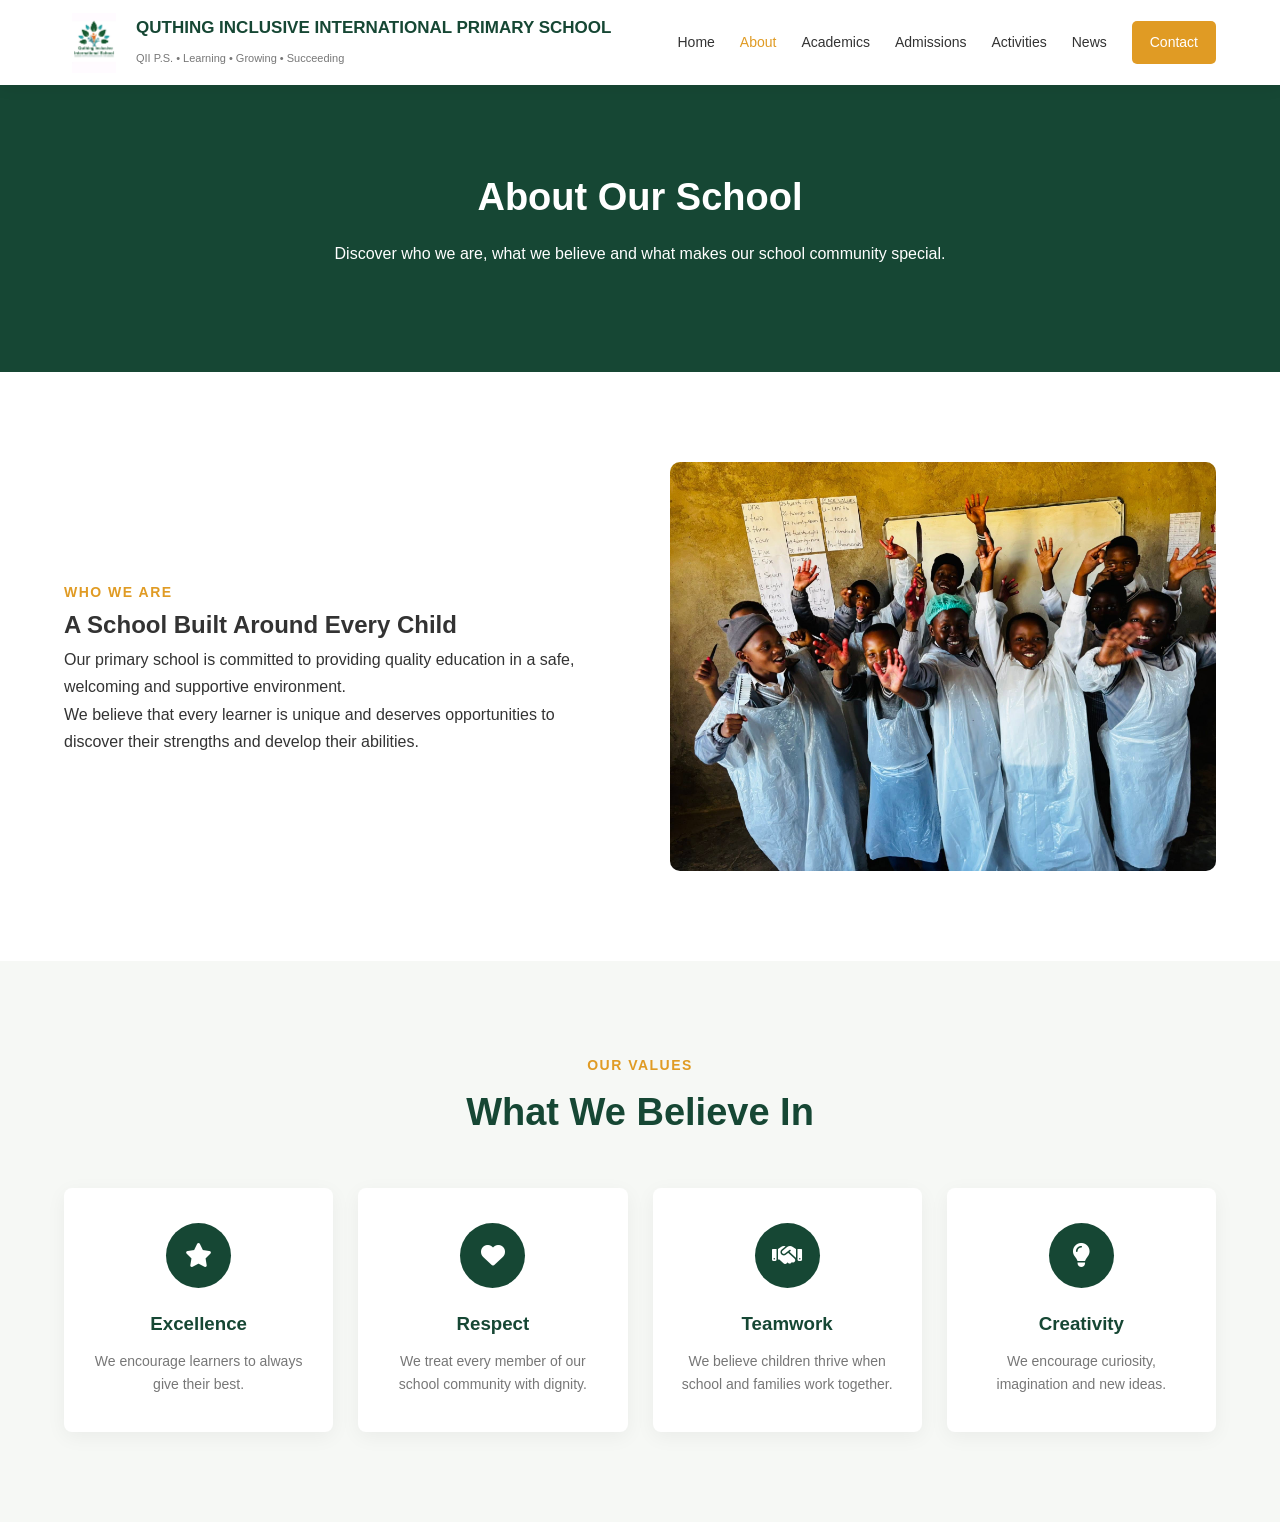
==== about.html @ f94230e8 "Add files via upload" ====
<!DOCTYPE html>
<html lang="en">

<head>

    <meta charset="UTF-8">

    <meta name="viewport" content="width=device-width, initial-scale=1.0">

    <title>About Us | Our Primary School</title>

    <link rel="stylesheet" href="css/style.css">

    <link rel="stylesheet"
          href="https://cdnjs.cloudflare.com/ajax/libs/font-awesome/6.5.2/css/all.min.css">

</head>

<body>


<header class="header">

    <div class="container nav-container">

        <a href="index.html" class="logo">

            <img src="images/School Logo.jpeg" alt="School Logo">

            <div>
                <strong>QUTHING INCLUSIVE INTERNATIONAL PRIMARY SCHOOL</strong>
<small>QII P.S. • Learning • Growing • Succeeding</small>
            </div>

        </a>

        <button class="menu-toggle" id="menuToggle">
            <i class="fas fa-bars"></i>
        </button>

        <nav id="mainNav">

            <a href="index.html">Home</a>
            <a href="about.html" class="active">About</a>
            <a href="academics.html">Academics</a>
            <a href="admissions.html">Admissions</a>
            <a href="activities.html">Activities</a>
            <a href="news.html">News</a>
            <a href="contact.html" class="nav-button">Contact </a>

        </nav>

    </div>

</header>


<section class="cta">

    <div class="container">

        <h2>About Our School</h2>

        <p>
            Discover who we are, what we believe and
            what makes our school community special.
        </p>

    </div>

</section>


<section class="section">

    <div class="container two-column">

        <div>

            <span class="section-label">WHO WE ARE</span>

            <h2>A School Built Around Every Child</h2>

            <p>
                Our primary school is committed to providing
                quality education in a safe, welcoming and
                supportive environment.
            </p>

            <p>
                We believe that every learner is unique and
                deserves opportunities to discover their
                strengths and develop their abilities.
            </p>

        </div>

        <div class="section-image">

            <img src="images/classroom.jpg" alt="School classroom">

        </div>

    </div>

</section>


<section class="features">

    <div class="container">

        <div class="section-heading">

            <span class="section-label">OUR VALUES</span>

            <h2>What We Believe In</h2>

        </div>


        <div class="feature-grid">

            <div class="feature-card">

                <div class="feature-icon">
                    <i class="fas fa-star"></i>
                </div>

                <h3>Excellence</h3>

                <p>
                    We encourage learners to always give
                    their best.
                </p>

            </div>


            <div class="feature-card">

                <div class="feature-icon">
                    <i class="fas fa-heart"></i>
                </div>

                <h3>Respect</h3>

                <p>
                    We treat every member of our school
                    community with dignity.
                </p>

            </div>


            <div class="feature-card">

                <div class="feature-icon">
                    <i class="fas fa-handshake"></i>
                </div>

                <h3>Teamwork</h3>

                <p>
                    We believe children thrive when school
                    and families work together.
                </p>

            </div>


            <div class="feature-card">

                <div class="feature-icon">
                    <i class="fas fa-lightbulb"></i>
                </div>

                <h3>Creativity</h3>

                <p>
                    We encourage curiosity, imagination
                    and new ideas.
                </p>

            </div>

        </div>

    </div>

</section>


<script src="js/script.js"></script>

</body>

</html>
---- css/style.css ----
/* =========================
   GENERAL
========================= */

* {
    margin: 0;
    padding: 0;
    box-sizing: border-box;
}

html {
    scroll-behavior: smooth;
}

body {
    font-family: "Poppins", sans-serif;
    color: #333;
    line-height: 1.7;
    background: #fff;
}

img {
    width: 100%;
    display: block;
}

a {
    text-decoration: none;
    color: inherit;
}

.container {
    width: 90%;
    max-width: 1200px;
    margin: auto;
}


/* =========================
   TOP BAR
========================= */

.top-bar {
    background: #164734;
    color: #fff;
    font-size: 14px;
}

.top-content {
    min-height: 42px;
    display: flex;
    align-items: center;
    justify-content: space-between;
}

.top-content span {
    margin-right: 20px;
}

.top-content i {
    margin-right: 5px;
}

.social-links a {
    margin-left: 12px;
}


/* =========================
   HEADER
========================= */

.header {
    background: #fff;
    box-shadow: 0 2px 15px rgba(0,0,0,0.08);
    position: sticky;
    top: 0;
    z-index: 1000;
}

.nav-container {
    min-height: 85px;
    display: flex;
    align-items: center;
    justify-content: space-between;
}

.logo {
    display: flex;
    align-items: center;
    gap: 12px;
}

.logo img {
    width: 60px;
    height: 60px;
    object-fit: contain;
}

.logo strong {
    display: block;
    color: #164734;
    font-size: 17px;
}

.logo small {
    color: #777;
    font-size: 11px;
}


nav {
    display: flex;
    align-items: center;
    gap: 25px;
}

nav a {
    color: #333;
    font-size: 14px;
    font-weight: 500;
    transition: 0.3s;
}

nav a:hover,
nav a.active {
    color: #e09b24;
}

.nav-button {
    background: #e09b24;
    color: #fff !important;
    padding: 10px 18px;
    border-radius: 5px;
}

.menu-toggle {
    display: none;
    border: none;
    background: transparent;
    font-size: 25px;
    cursor: pointer;
}


/* =========================
   HERO
========================= */

.hero {
    min-height: 650px;
    background-image: url("../images/school-building.jpg");
    background-size: cover;
    background-position: center;
    position: relative;
    display: flex;
    align-items: center;
}

.hero-overlay {
    position: absolute;
    inset: 0;
    background: rgba(0, 0, 0, 0.48);
}

.hero-content {
    position: relative;
    color: #fff;
    max-width: 750px;
}

.hero-small-title {
    font-size: 15px;
    font-weight: 600;
    letter-spacing: 2px;
    color: #f1b54a;
}

.hero h1 {
    font-size: 55px;
    line-height: 1.2;
    margin: 15px 0 20px;
}

.hero p {
    max-width: 650px;
    font-size: 17px;
    margin-bottom: 30px;
}

.hero-buttons {
    display: flex;
    gap: 15px;
}


/* =========================
   BUTTONS
========================= */

.btn {
    display: inline-block;
    padding: 13px 25px;
    border-radius: 5px;
    font-weight: 600;
    transition: 0.3s;
}

.btn-primary {
    background: #e09b24;
    color: #fff;
}

.btn-primary:hover {
    background: #c78312;
}

.btn-light {
    background: #fff;
    color: #164734;
}

.btn-light:hover {
    background: #eee;
}


/* =========================
   SECTIONS
========================= */

.section {
    padding: 90px 0;
}

.two-column {
    display: grid;
    grid-template-columns: 1fr 1fr;
    gap: 60px;
    align-items: center;
}

.section-image img,
.principal-image img {
    border-radius: 10px;
}

.section-label {
    color: #e09b24;
    font-weight: 700;
    font-size: 14px;
    letter-spacing: 1.5px;
}

.section-content h2 {
    color: #164734;
    font-size: 38px;
    line-height: 1.25;
    margin: 12px 0 20px;
}

.section-content p {
    color: #666;
    margin-bottom: 15px;
}

.text-link {
    display: inline-block;
    color: #164734;
    font-weight: 600;
    margin-top: 10px;
}

.text-link i {
    margin-left: 7px;
}


/* =========================
   FEATURES
========================= */

.features {
    padding: 90px 0;
    background: #f6f8f5;
}

.section-heading {
    text-align: center;
    max-width: 700px;
    margin: 0 auto 50px;
}

.section-heading h2 {
    color: #164734;
    font-size: 38px;
    line-height: 1.3;
    margin-top: 10px;
}

.feature-grid {
    display: grid;
    grid-template-columns: repeat(4, 1fr);
    gap: 25px;
}

.feature-card {
    background: #fff;
    padding: 35px 25px;
    text-align: center;
    border-radius: 8px;
    box-shadow: 0 5px 20px rgba(0,0,0,0.05);
    transition: 0.3s;
}

.feature-card:hover {
    transform: translateY(-5px);
}

.feature-icon {
    width: 65px;
    height: 65px;
    margin: auto;
    border-radius: 50%;
    background: #164734;
    color: #fff;
    display: flex;
    align-items: center;
    justify-content: center;
    font-size: 24px;
}

.feature-card h3 {
    color: #164734;
    margin: 20px 0 10px;
}

.feature-card p {
    color: #777;
    font-size: 14px;
}


/* =========================
   PRINCIPAL
========================= */

.principal-section {
    padding: 90px 0;
}

.principal-name {
    display: block;
    margin-top: 20px;
    color: #164734;
}


/* =========================
   CTA
========================= */

.cta {
    padding: 80px 20px;
    background: #164734;
    color: #fff;
    text-align: center;
}

.cta h2 {
    font-size: 38px;
    margin-bottom: 10px;
}

.cta p {
    max-width: 650px;
    margin: 0 auto 25px;
}


/* =========================
   FOOTER
========================= */

.footer {
    background: #102f24;
    color: #fff;
    padding-top: 70px;
}

.footer-grid {
    display: grid;
    grid-template-columns: 2fr 1fr 1fr 1.5fr;
    gap: 50px;
    padding-bottom: 50px;
}

.footer-about img {
    width: 75px;
    margin-bottom: 15px;
}

.footer p {
    color: #ccc;
    font-size: 14px;
}

.footer h3 {
    margin-bottom: 20px;
}

.footer-grid > div > a {
    display: block;
    color: #ccc;
    font-size: 14px;
    margin-bottom: 8px;
}

.footer-grid > div > a:hover {
    color: #f1b54a;
}

.footer-social {
    display: flex;
    gap: 10px;
    margin-top: 20px;
}

.footer-social a {
    width: 35px;
    height: 35px;
    background: #fff;
    color: #164734;
    display: flex;
    align-items: center;
    justify-content: center;
    border-radius: 50%;
}

.copyright {
    border-top: 1px solid rgba(255,255,255,0.1);
    text-align: center;
    padding: 20px;
}


/* =========================
   MOBILE
========================= */

@media (max-width: 900px) {

    nav {
        position: absolute;
        top: 85px;
        left: 0;
        width: 100%;
        background: #fff;
        display: none;
        flex-direction: column;
        padding: 25px;
        box-shadow: 0 5px 15px rgba(0,0,0,0.1);
    }

    nav.show {
        display: flex;
    }

    .menu-toggle {
        display: block;
    }

    .feature-grid {
        grid-template-columns: repeat(2, 1fr);
    }

    .footer-grid {
        grid-template-columns: 1fr 1fr;
    }

}


@media (max-width: 700px) {

    .top-content {
        justify-content: center;
        text-align: center;
    }

    .top-content > div:first-child span {
        display: block;
        margin: 3px;
    }

    .social-links {
        display: none;
    }

    .hero {
        min-height: 550px;
    }

    .hero h1 {
        font-size: 38px;
    }

    .hero p {
        font-size: 15px;
    }

    .hero-buttons {
        flex-direction: column;
        align-items: flex-start;
    }

    .two-column {
        grid-template-columns: 1fr;
        gap: 35px;
    }

    .section-content h2,
    .section-heading h2 {
        font-size: 30px;
    }

    .feature-grid {
        grid-template-columns: 1fr;
    }

    .footer-grid {
        grid-template-columns: 1fr;
    }

}
/* =========================
   CONTACT FORM
========================= */

form input,
form textarea {
    width: 100%;
    padding: 14px;
    margin-bottom: 15px;
    border: 1px solid #ddd;
    border-radius: 5px;
    font-family: inherit;
    font-size: 14px;
    outline: none;
}

form input:focus,
form textarea:focus {
    border-color: #164734;
}

form textarea {
    resize: vertical;
}
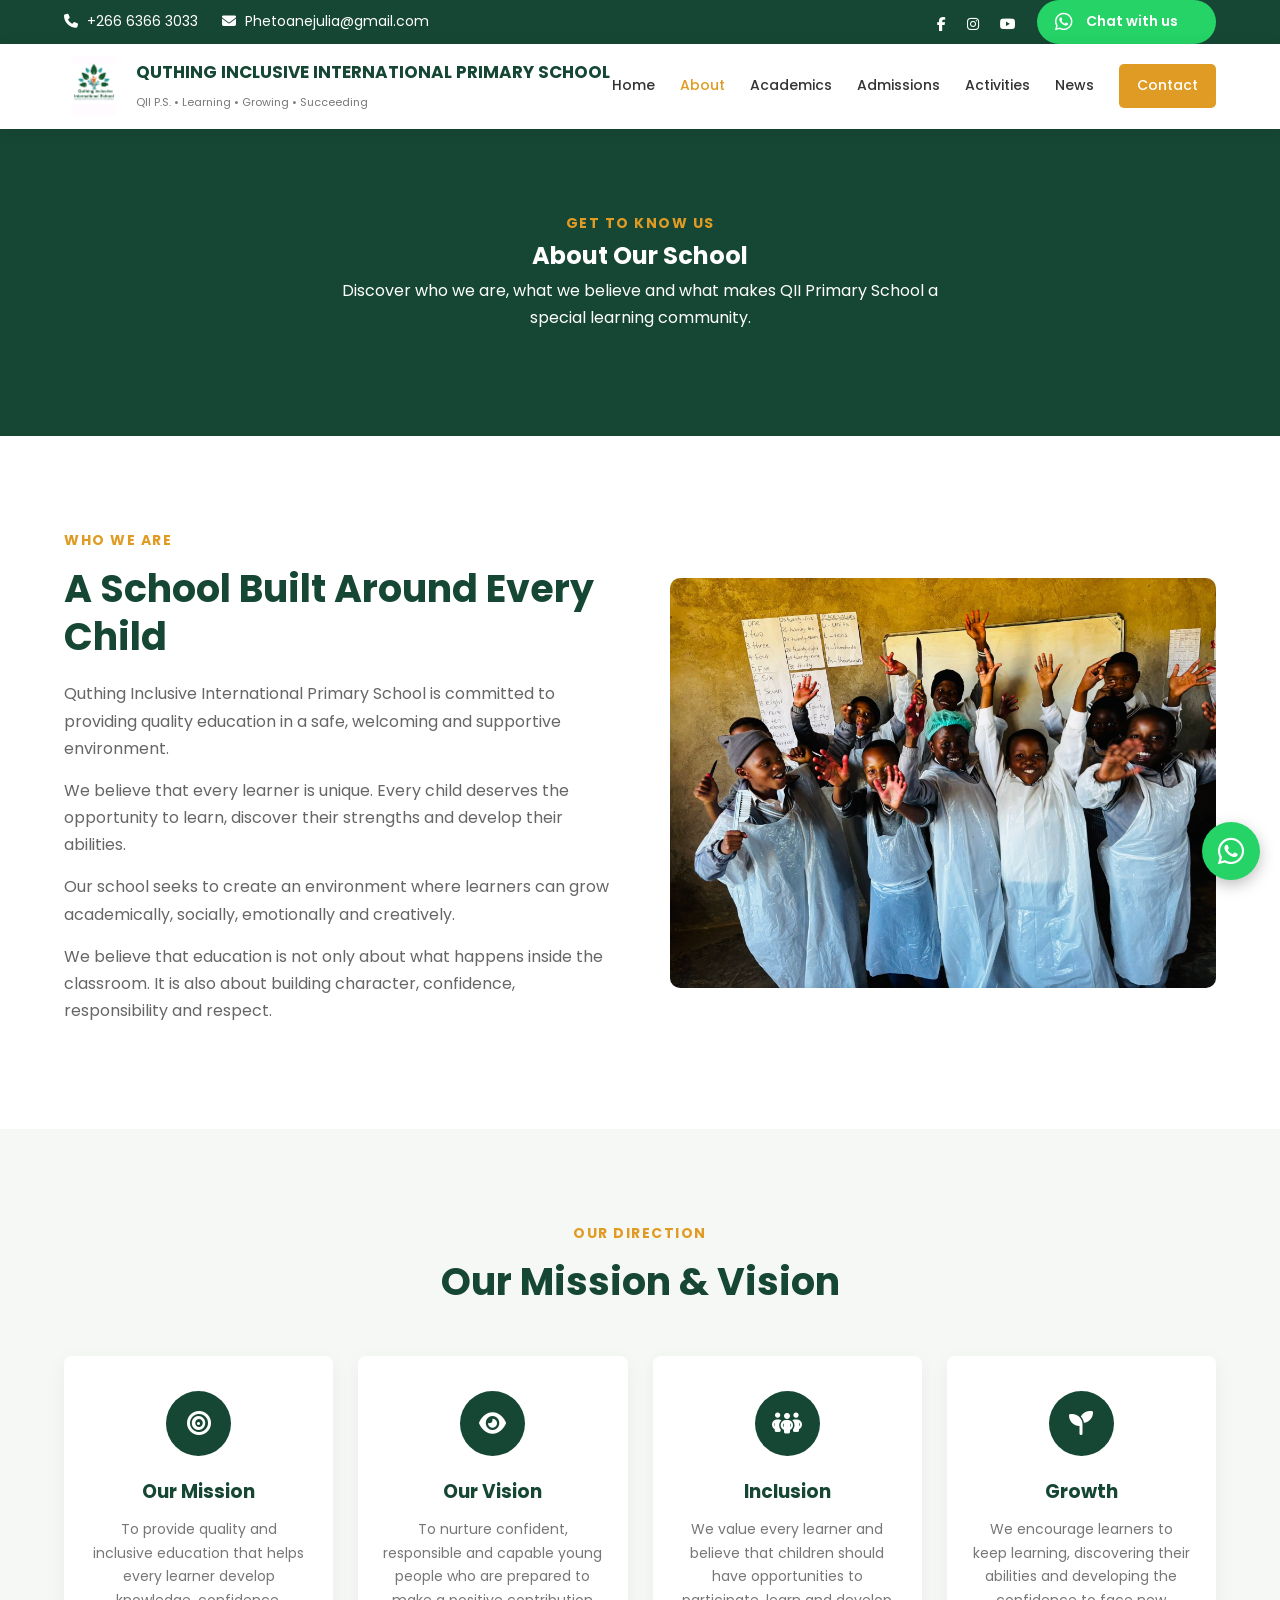
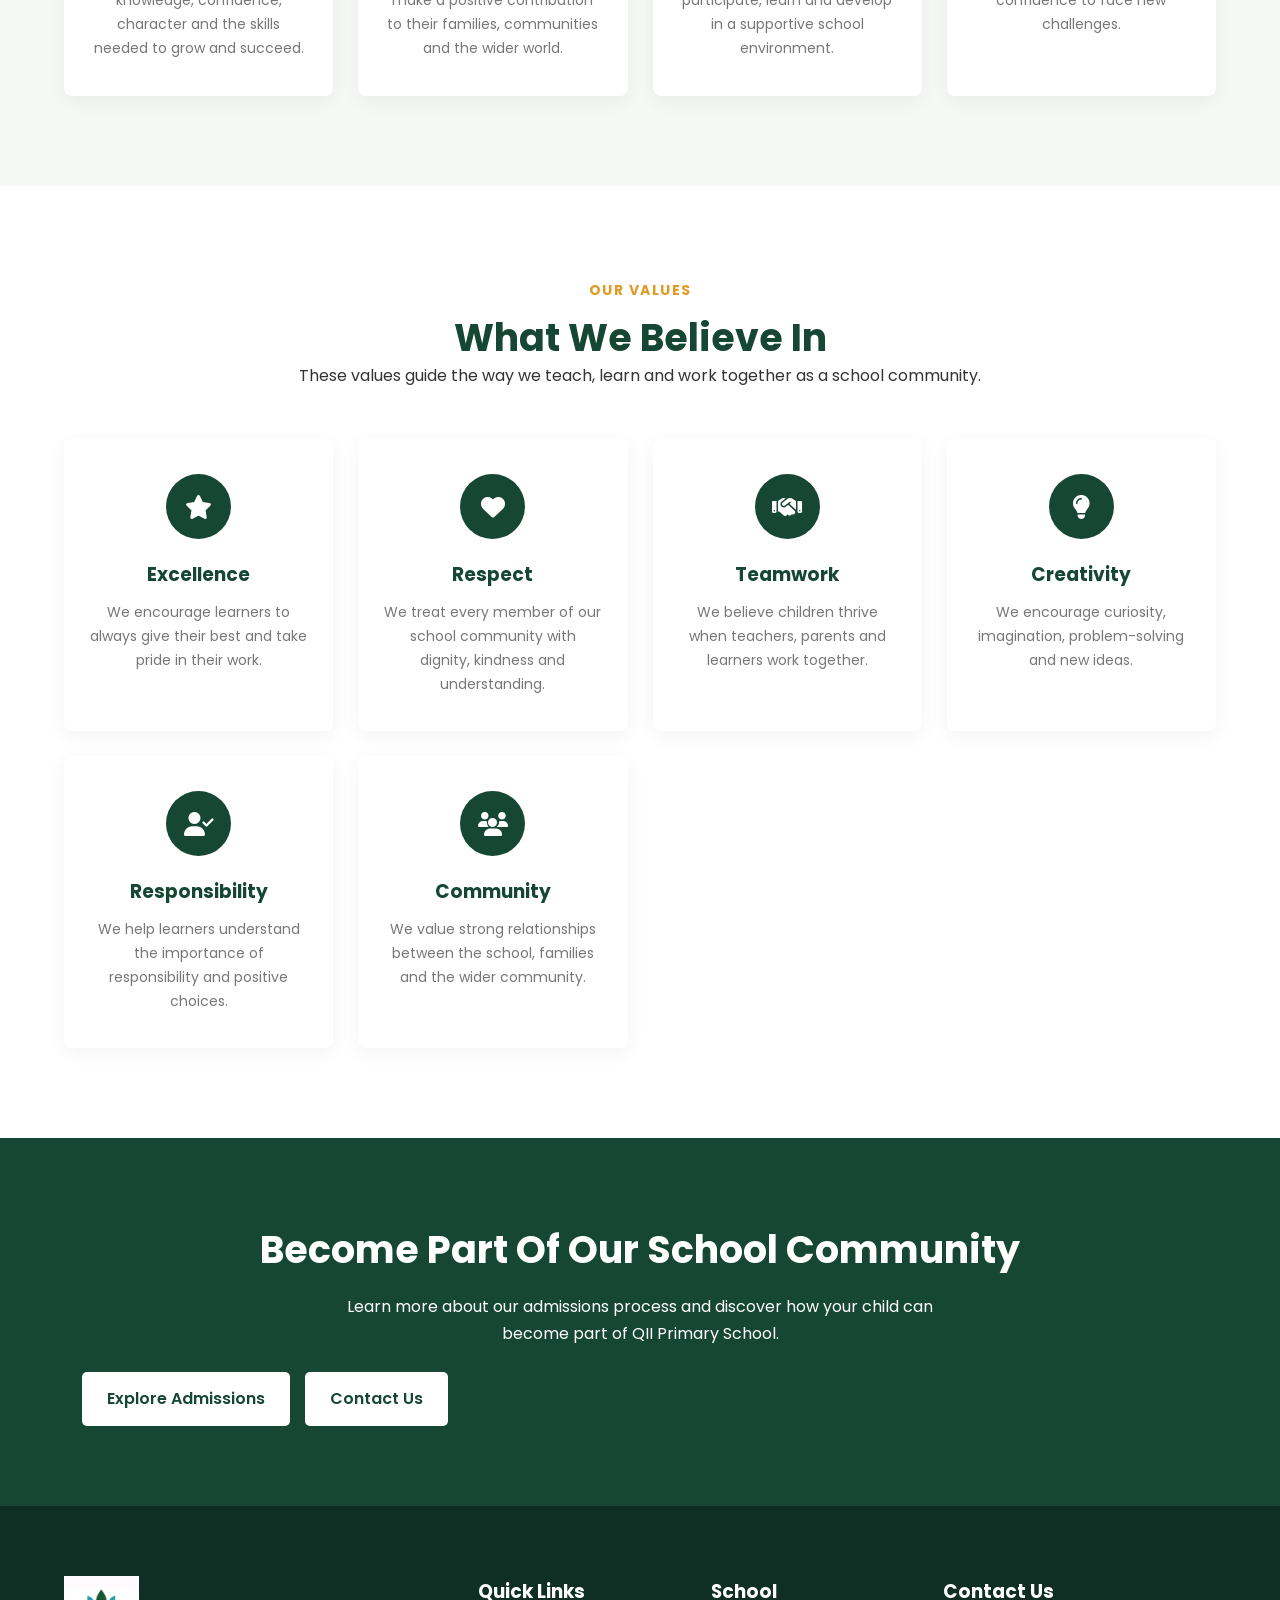
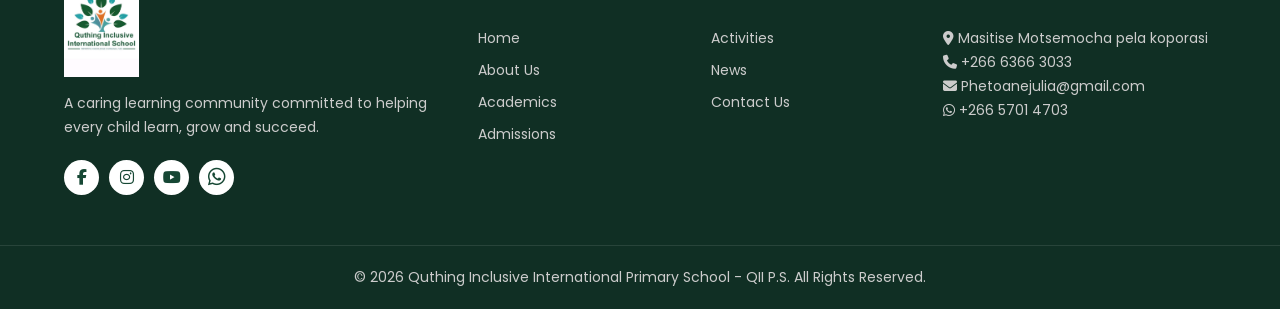
==== commit 90517de4: "Add files via upload" ====
--- a/about.html
+++ b/about.html
@@ -1,198 +1 @@
-<!DOCTYPE html>
-<html lang="en">
-
-<head>
-
-    <meta charset="UTF-8">
-
-    <meta name="viewport" content="width=device-width, initial-scale=1.0">
-
-    <title>About Us | Our Primary School</title>
-
-    <link rel="stylesheet" href="css/style.css">
-
-    <link rel="stylesheet"
-          href="https://cdnjs.cloudflare.com/ajax/libs/font-awesome/6.5.2/css/all.min.css">
-
-</head>
-
-<body>
-
-
-<header class="header">
-
-    <div class="container nav-container">
-
-        <a href="index.html" class="logo">
-
-            <img src="images/School Logo.jpeg" alt="School Logo">
-
-            <div>
-                <strong>QUTHING INCLUSIVE INTERNATIONAL PRIMARY SCHOOL</strong>
-<small>QII P.S. • Learning • Growing • Succeeding</small>
-            </div>
-
-        </a>
-
-        <button class="menu-toggle" id="menuToggle">
-            <i class="fas fa-bars"></i>
-        </button>
-
-        <nav id="mainNav">
-
-            <a href="index.html">Home</a>
-            <a href="about.html" class="active">About</a>
-            <a href="academics.html">Academics</a>
-            <a href="admissions.html">Admissions</a>
-            <a href="activities.html">Activities</a>
-            <a href="news.html">News</a>
-            <a href="contact.html" class="nav-button">Contact </a>
-
-        </nav>
-
-    </div>
-
-</header>
-
-
-<section class="cta">
-
-    <div class="container">
-
-        <h2>About Our School</h2>
-
-        <p>
-            Discover who we are, what we believe and
-            what makes our school community special.
-        </p>
-
-    </div>
-
-</section>
-
-
-<section class="section">
-
-    <div class="container two-column">
-
-        <div>
-
-            <span class="section-label">WHO WE ARE</span>
-
-            <h2>A School Built Around Every Child</h2>
-
-            <p>
-                Our primary school is committed to providing
-                quality education in a safe, welcoming and
-                supportive environment.
-            </p>
-
-            <p>
-                We believe that every learner is unique and
-                deserves opportunities to discover their
-                strengths and develop their abilities.
-            </p>
-
-        </div>
-
-        <div class="section-image">
-
-            <img src="images/classroom.jpg" alt="School classroom">
-
-        </div>
-
-    </div>
-
-</section>
-
-
-<section class="features">
-
-    <div class="container">
-
-        <div class="section-heading">
-
-            <span class="section-label">OUR VALUES</span>
-
-            <h2>What We Believe In</h2>
-
-        </div>
-
-
-        <div class="feature-grid">
-
-            <div class="feature-card">
-
-                <div class="feature-icon">
-                    <i class="fas fa-star"></i>
-                </div>
-
-                <h3>Excellence</h3>
-
-                <p>
-                    We encourage learners to always give
-                    their best.
-                </p>
-
-            </div>
-
-
-            <div class="feature-card">
-
-                <div class="feature-icon">
-                    <i class="fas fa-heart"></i>
-                </div>
-
-                <h3>Respect</h3>
-
-                <p>
-                    We treat every member of our school
-                    community with dignity.
-                </p>
-
-            </div>
-
-
-            <div class="feature-card">
-
-                <div class="feature-icon">
-                    <i class="fas fa-handshake"></i>
-                </div>
-
-                <h3>Teamwork</h3>
-
-                <p>
-                    We believe children thrive when school
-                    and families work together.
-                </p>
-
-            </div>
-
-
-            <div class="feature-card">
-
-                <div class="feature-icon">
-                    <i class="fas fa-lightbulb"></i>
-                </div>
-
-                <h3>Creativity</h3>
-
-                <p>
-                    We encourage curiosity, imagination
-                    and new ideas.
-                </p>
-
-            </div>
-
-        </div>
-
-    </div>
-
-</section>
-
-
-<script src="js/script.js"></script>
-
-</body>
-
-</html>+<!DOCTYPE html> <html lang="en"> <head> <meta charset="UTF-8"> <meta name="viewport" content="width=device-width, initial-scale=1.0"> <title>About Us | QII Primary School</title> <meta name="description" content="Learn more about Quthing Inclusive International Primary School, our values, vision, mission and commitment to every learner."> <!-- Google Font --> <link rel="preconnect" href="https://fonts.googleapis.com"> <link rel="preconnect" href="https://fonts.gstatic.com" crossorigin> <link href="https://fonts.googleapis.com/css2?family=Poppins:wght@400;500;600;700&display=swap" rel="stylesheet"> <!-- Font Awesome --> <link rel="stylesheet" href="https://cdnjs.cloudflare.com/ajax/libs/font-awesome/6.5.2/css/all.min.css"> <!-- Main CSS --> <link rel="stylesheet" href="css/style.css"> </head> <body> <!-- ===================================================== TOP BAR ===================================================== --> <div class="top-bar"> <div class="container top-content"> <div class="top-contact"> <span> <i class="fas fa-phone"></i> +266 6366 3033 </span> <span> <i class="fas fa-envelope"></i> Phetoanejulia@gmail.com </span> </div> <div class="social-links"> <!-- Facebook --> <a href="https://web.facebook.com/profile.php?id=61552225935610&sk=photos" target="_blank" aria-label="Facebook"> <i class="fab fa-facebook-f"></i> </a> <!-- Instagram --> <a href="#" aria-label="Instagram"> <i class="fab fa-instagram"></i> </a> <!-- YouTube --> <a href="#" aria-label="YouTube"> <i class="fab fa-youtube"></i> </a> <!-- WhatsApp --> <a href="https://wa.me/26657014703" target="_blank" aria-label="WhatsApp" class="whatsapp-button"> <i class="fab fa-whatsapp"></i> <span> Chat with us </span> </a> </div> </div> </div> <!-- ===================================================== NAVIGATION ===================================================== --> <header class="header"> <div class="container nav-container"> <!-- Logo --> <a href="index.html" class="logo"> <img src="images/School Logo.jpeg" alt="QII Primary School Logo"> <div> <strong> QUTHING INCLUSIVE INTERNATIONAL PRIMARY SCHOOL </strong> <small> QII P.S. • Learning • Growing • Succeeding </small> </div> </a> <!-- Mobile Menu --> <button class="menu-toggle" id="menuToggle" aria-label="Open navigation menu"> <i class="fas fa-bars"></i> </button> <!-- Navigation Links --> <nav id="mainNav"> <a href="index.html"> Home </a> <a href="about.html" class="active"> About </a> <a href="academics.html"> Academics </a> <a href="admissions.html"> Admissions </a> <a href="activities.html"> Activities </a> <a href="news.html"> News </a> <a href="contact.html" class="nav-button"> Contact </a> </nav> </div> </header> <!-- ===================================================== PAGE HERO ===================================================== --> <section class="cta"> <div class="container"> <span class="section-label"> GET TO KNOW US </span> <h1> About Our School </h1> <p> Discover who we are, what we believe and what makes QII Primary School a special learning community. </p> </div> </section> <!-- ===================================================== WHO WE ARE ===================================================== --> <section class="section"> <div class="container two-column"> <!-- Text --> <div class="section-content"> <span class="section-label"> WHO WE ARE </span> <h2> A School Built Around Every Child </h2> <p> Quthing Inclusive International Primary School is committed to providing quality education in a safe, welcoming and supportive environment. </p> <p> We believe that every learner is unique. Every child deserves the opportunity to learn, discover their strengths and develop their abilities. </p> <p> Our school seeks to create an environment where learners can grow academically, socially, emotionally and creatively. </p> <p> We believe that education is not only about what happens inside the classroom. It is also about building character, confidence, responsibility and respect. </p> </div> <!-- Image --> <div class="section-image"> <img src="images/classroom.jpg" alt="QII Primary School classroom"> </div> </div> </section> <!-- ===================================================== MISSION & VISION ===================================================== --> <section class="features"> <div class="container"> <div class="section-heading"> <span class="section-label"> OUR DIRECTION </span> <h2> Our Mission & Vision </h2> </div> <div class="feature-grid"> <!-- Mission --> <div class="feature-card"> <div class="feature-icon"> <i class="fas fa-bullseye"></i> </div> <h3> Our Mission </h3> <p> To provide quality and inclusive education that helps every learner develop knowledge, confidence, character and the skills needed to grow and succeed. </p> </div> <!-- Vision --> <div class="feature-card"> <div class="feature-icon"> <i class="fas fa-eye"></i> </div> <h3> Our Vision </h3> <p> To nurture confident, responsible and capable young people who are prepared to make a positive contribution to their families, communities and the wider world. </p> </div> <!-- Inclusion --> <div class="feature-card"> <div class="feature-icon"> <i class="fas fa-people-group"></i> </div> <h3> Inclusion </h3> <p> We value every learner and believe that children should have opportunities to participate, learn and develop in a supportive school environment. </p> </div> <!-- Growth --> <div class="feature-card"> <div class="feature-icon"> <i class="fas fa-seedling"></i> </div> <h3> Growth </h3> <p> We encourage learners to keep learning, discovering their abilities and developing the confidence to face new challenges. </p> </div> </div> </div> </section> <!-- ===================================================== OUR VALUES ===================================================== --> <section class="section"> <div class="container"> <div class="section-heading"> <span class="section-label"> OUR VALUES </span> <h2> What We Believe In </h2> <p> These values guide the way we teach, learn and work together as a school community. </p> </div> <div class="feature-grid"> <!-- Excellence --> <div class="feature-card"> <div class="feature-icon"> <i class="fas fa-star"></i> </div> <h3> Excellence </h3> <p> We encourage learners to always give their best and take pride in their work. </p> </div> <!-- Respect --> <div class="feature-card"> <div class="feature-icon"> <i class="fas fa-heart"></i> </div> <h3> Respect </h3> <p> We treat every member of our school community with dignity, kindness and understanding. </p> </div> <!-- Teamwork --> <div class="feature-card"> <div class="feature-icon"> <i class="fas fa-handshake"></i> </div> <h3> Teamwork </h3> <p> We believe children thrive when teachers, parents and learners work together. </p> </div> <!-- Creativity --> <div class="feature-card"> <div class="feature-icon"> <i class="fas fa-lightbulb"></i> </div> <h3> Creativity </h3> <p> We encourage curiosity, imagination, problem-solving and new ideas. </p> </div> <!-- Responsibility --> <div class="feature-card"> <div class="feature-icon"> <i class="fas fa-user-check"></i> </div> <h3> Responsibility </h3> <p> We help learners understand the importance of responsibility and positive choices. </p> </div> <!-- Community --> <div class="feature-card"> <div class="feature-icon"> <i class="fas fa-users"></i> </div> <h3> Community </h3> <p> We value strong relationships between the school, families and the wider community. </p> </div> </div> </div> </section> <!-- ===================================================== CALL TO ACTION ===================================================== --> <section class="cta"> <div class="container"> <h2> Become Part Of Our School Community </h2> <p> Learn more about our admissions process and discover how your child can become part of QII Primary School. </p> <div class="hero-buttons"> <a href="admissions.html" class="btn btn-light"> Explore Admissions </a> <a href="contact.html" class="btn btn-light"> Contact Us </a> </div> </div> </section> <!-- ===================================================== FOOTER ===================================================== --> <footer class="footer"> <div class="container footer-grid"> <!-- Footer About --> <div class="footer-about"> <img src="images/School Logo.jpeg" alt="QII Primary School Logo"> <p> A caring learning community committed to helping every child learn, grow and succeed. </p> <!-- SOCIAL MEDIA --> <div class="footer-social"> <!-- Facebook --> <a href="https://web.facebook.com/profile.php?id=61552225935610&sk=photos" target="_blank" aria-label="Facebook"> <i class="fab fa-facebook-f"></i> </a> <!-- Instagram --> <a href="#" aria-label="Instagram"> <i class="fab fa-instagram"></i> </a> <!-- YouTube --> <a href="#" aria-label="YouTube"> <i class="fab fa-youtube"></i> </a> <!-- WhatsApp --> <a href="https://wa.me/26657014703" target="_blank" aria-label="WhatsApp"> <i class="fab fa-whatsapp"></i> </a> </div> </div> <!-- QUICK LINKS --> <div> <h3> Quick Links </h3> <a href="index.html"> Home </a> <a href="about.html"> About Us </a> <a href="academics.html"> Academics </a> <a href="admissions.html"> Admissions </a> </div> <!-- SCHOOL --> <div> <h3> School </h3> <a href="activities.html"> Activities </a> <a href="news.html"> News </a> <a href="contact.html"> Contact Us </a> </div> <!-- CONTACT --> <div> <h3> Contact Us </h3> <p> <i class="fas fa-location-dot"></i> Masitise Motsemocha pela koporasi </p> <p> <i class="fas fa-phone"></i> +266 6366 3033 </p> <p> <i class="fas fa-envelope"></i> Phetoanejulia@gmail.com </p> <p> <i class="fab fa-whatsapp"></i> +266 5701 4703 </p> </div> </div> <!-- COPYRIGHT --> <div class="copyright"> <p> © 2026 Quthing Inclusive International Primary School - QII P.S. All Rights Reserved. </p> </div> </footer> <!-- ===================================================== FLOATING WHATSAPP ===================================================== --> <a href="https://wa.me/26657014703" target="_blank" class="floating-whatsapp" aria-label="Chat with QII Primary School on WhatsApp"> <i class="fab fa-whatsapp"></i> </a> <!-- JavaScript --> <script src="js/script.js"></script> </body> </html>
--- a/css/style.css
+++ b/css/style.css
@@ -556,4 +556,5 @@
 
 form textarea {
     resize: vertical;
-}+}
+/* ================= WHATSAPP BUTTON ================= */ .whatsapp-button { display: inline-flex; align-items: center; gap: 8px; background-color: #25D366; color: #ffffff; padding: 10px 18px; border-radius: 25px; text-decoration: none; font-weight: 600; transition: 0.3s ease; } .whatsapp-button i { font-size: 20px; } .whatsapp-button:hover { color: #ffffff; background-color: #1ebe5d; transform: translateY(-2px); } /* ================= FOOTER WHATSAPP ================= */ .footer-social a .fa-whatsapp { font-size: 20px; } /* ================= FLOATING WHATSAPP ================= */ .floating-whatsapp { position: fixed; right: 20px; bottom: 20px; width: 58px; height: 58px; display: flex; align-items: center; justify-content: center; background-color: #25D366; color: #ffffff; border-radius: 50%; font-size: 30px; text-decoration: none; box-shadow: 0 5px 15px rgba(0, 0, 0, 0.25); z-index: 9999; transition: 0.3s ease; } .floating-whatsapp:hover { background-color: #1ebe5d; color: #ffffff; transform: scale(1.08); } /* ================= MOBILE WHATSAPP ================= */ @media (max-width: 768px) { .whatsapp-button span { display: none; } .whatsapp-button { width: 40px; height: 40px; padding: 0; justify-content: center; border-radius: 50%; } .whatsapp-button i { font-size: 20px; } .floating-whatsapp { width: 52px; height: 52px; right: 15px; bottom: 15px; font-size: 27px; } }
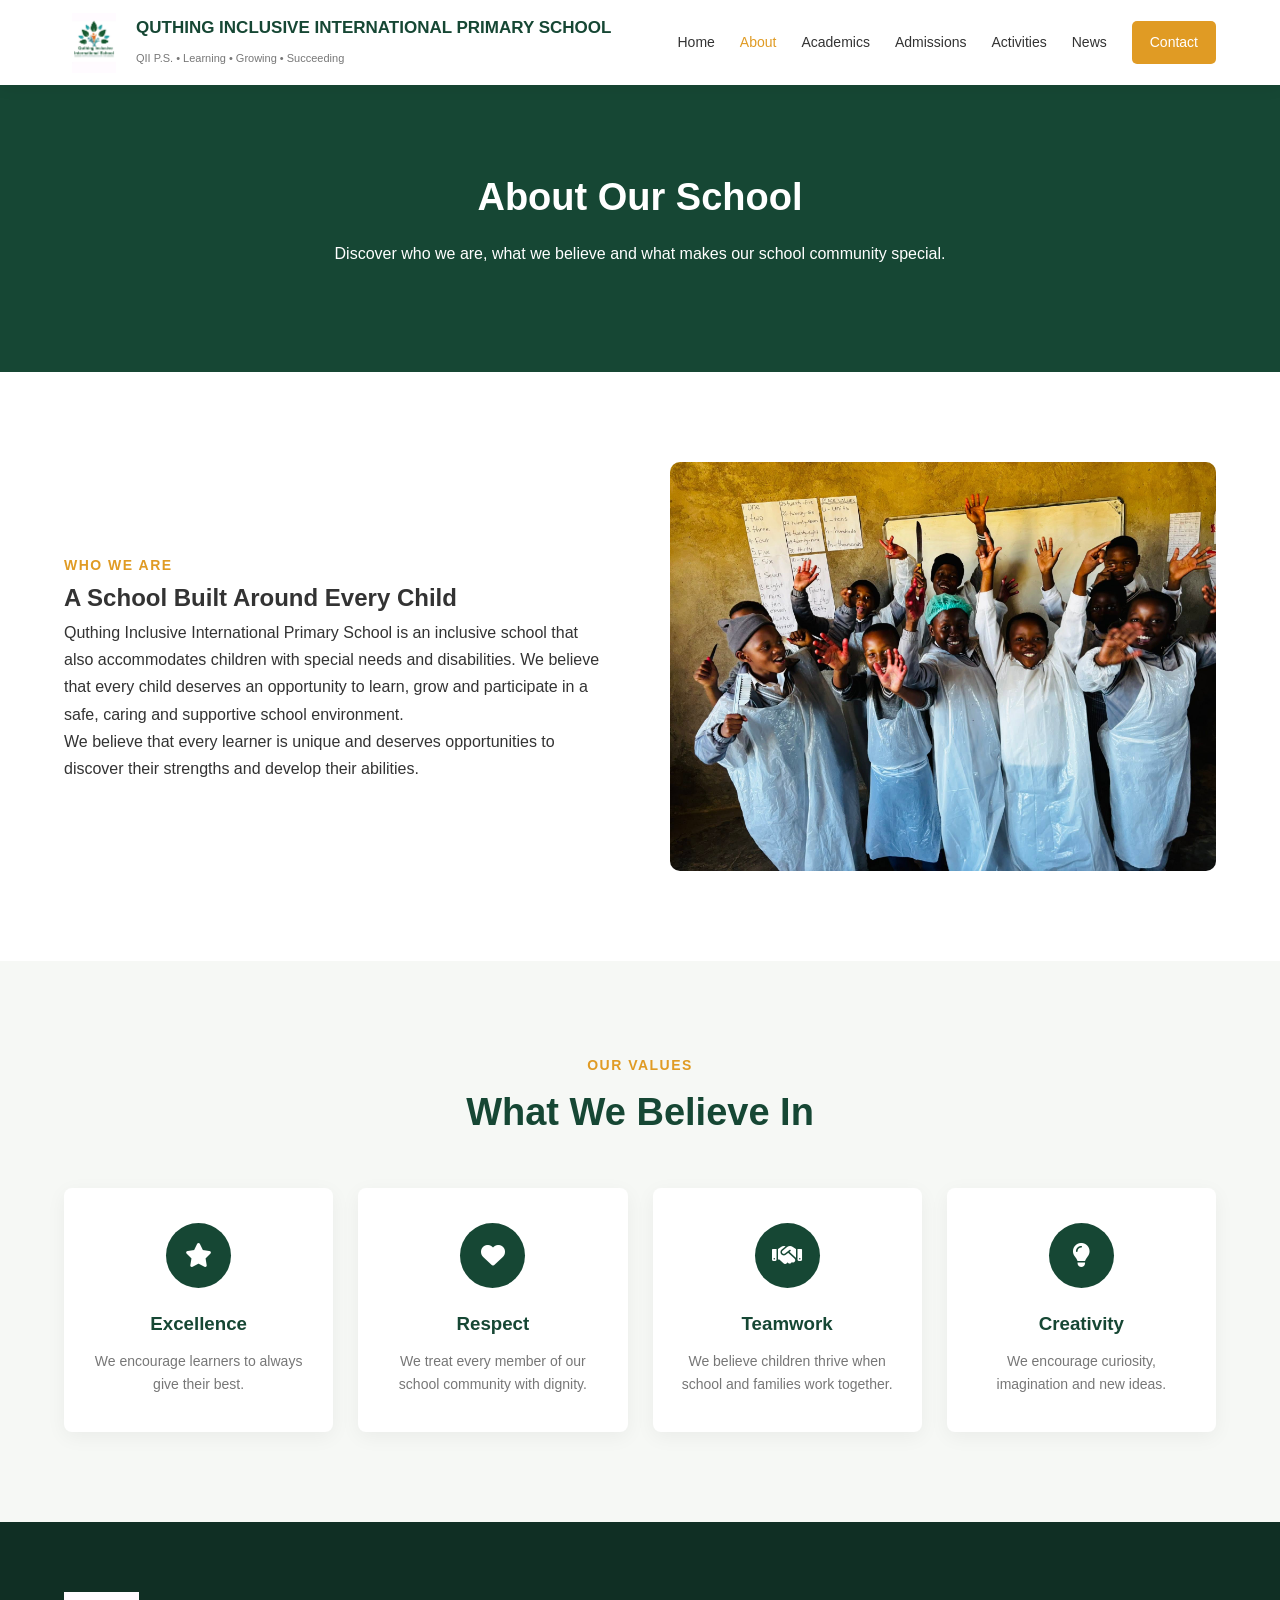
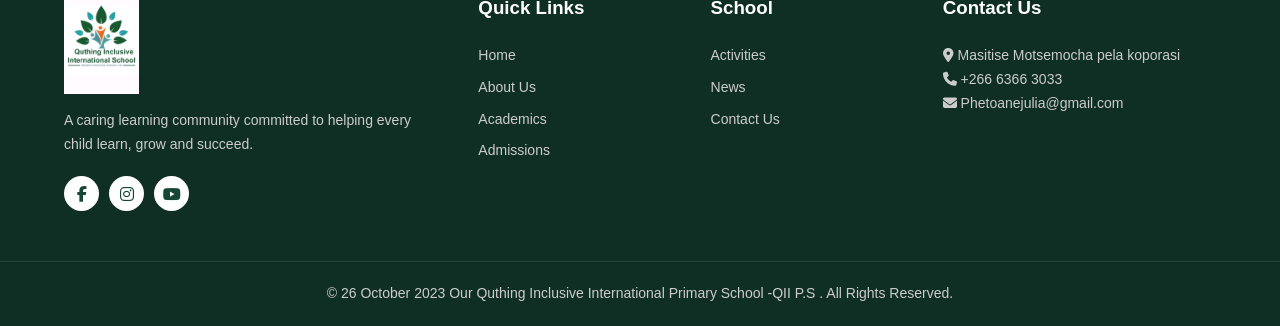
==== commit 9cff0e57: "Add files via upload" ====
--- a/about.html
+++ b/about.html
@@ -1 +1,294 @@
-<!DOCTYPE html> <html lang="en"> <head> <meta charset="UTF-8"> <meta name="viewport" content="width=device-width, initial-scale=1.0"> <title>About Us | QII Primary School</title> <meta name="description" content="Learn more about Quthing Inclusive International Primary School, our values, vision, mission and commitment to every learner."> <!-- Google Font --> <link rel="preconnect" href="https://fonts.googleapis.com"> <link rel="preconnect" href="https://fonts.gstatic.com" crossorigin> <link href="https://fonts.googleapis.com/css2?family=Poppins:wght@400;500;600;700&display=swap" rel="stylesheet"> <!-- Font Awesome --> <link rel="stylesheet" href="https://cdnjs.cloudflare.com/ajax/libs/font-awesome/6.5.2/css/all.min.css"> <!-- Main CSS --> <link rel="stylesheet" href="css/style.css"> </head> <body> <!-- ===================================================== TOP BAR ===================================================== --> <div class="top-bar"> <div class="container top-content"> <div class="top-contact"> <span> <i class="fas fa-phone"></i> +266 6366 3033 </span> <span> <i class="fas fa-envelope"></i> Phetoanejulia@gmail.com </span> </div> <div class="social-links"> <!-- Facebook --> <a href="https://web.facebook.com/profile.php?id=61552225935610&sk=photos" target="_blank" aria-label="Facebook"> <i class="fab fa-facebook-f"></i> </a> <!-- Instagram --> <a href="#" aria-label="Instagram"> <i class="fab fa-instagram"></i> </a> <!-- YouTube --> <a href="#" aria-label="YouTube"> <i class="fab fa-youtube"></i> </a> <!-- WhatsApp --> <a href="https://wa.me/26657014703" target="_blank" aria-label="WhatsApp" class="whatsapp-button"> <i class="fab fa-whatsapp"></i> <span> Chat with us </span> </a> </div> </div> </div> <!-- ===================================================== NAVIGATION ===================================================== --> <header class="header"> <div class="container nav-container"> <!-- Logo --> <a href="index.html" class="logo"> <img src="images/School Logo.jpeg" alt="QII Primary School Logo"> <div> <strong> QUTHING INCLUSIVE INTERNATIONAL PRIMARY SCHOOL </strong> <small> QII P.S. • Learning • Growing • Succeeding </small> </div> </a> <!-- Mobile Menu --> <button class="menu-toggle" id="menuToggle" aria-label="Open navigation menu"> <i class="fas fa-bars"></i> </button> <!-- Navigation Links --> <nav id="mainNav"> <a href="index.html"> Home </a> <a href="about.html" class="active"> About </a> <a href="academics.html"> Academics </a> <a href="admissions.html"> Admissions </a> <a href="activities.html"> Activities </a> <a href="news.html"> News </a> <a href="contact.html" class="nav-button"> Contact </a> </nav> </div> </header> <!-- ===================================================== PAGE HERO ===================================================== --> <section class="cta"> <div class="container"> <span class="section-label"> GET TO KNOW US </span> <h1> About Our School </h1> <p> Discover who we are, what we believe and what makes QII Primary School a special learning community. </p> </div> </section> <!-- ===================================================== WHO WE ARE ===================================================== --> <section class="section"> <div class="container two-column"> <!-- Text --> <div class="section-content"> <span class="section-label"> WHO WE ARE </span> <h2> A School Built Around Every Child </h2> <p> Quthing Inclusive International Primary School is committed to providing quality education in a safe, welcoming and supportive environment. </p> <p> We believe that every learner is unique. Every child deserves the opportunity to learn, discover their strengths and develop their abilities. </p> <p> Our school seeks to create an environment where learners can grow academically, socially, emotionally and creatively. </p> <p> We believe that education is not only about what happens inside the classroom. It is also about building character, confidence, responsibility and respect. </p> </div> <!-- Image --> <div class="section-image"> <img src="images/classroom.jpg" alt="QII Primary School classroom"> </div> </div> </section> <!-- ===================================================== MISSION & VISION ===================================================== --> <section class="features"> <div class="container"> <div class="section-heading"> <span class="section-label"> OUR DIRECTION </span> <h2> Our Mission & Vision </h2> </div> <div class="feature-grid"> <!-- Mission --> <div class="feature-card"> <div class="feature-icon"> <i class="fas fa-bullseye"></i> </div> <h3> Our Mission </h3> <p> To provide quality and inclusive education that helps every learner develop knowledge, confidence, character and the skills needed to grow and succeed. </p> </div> <!-- Vision --> <div class="feature-card"> <div class="feature-icon"> <i class="fas fa-eye"></i> </div> <h3> Our Vision </h3> <p> To nurture confident, responsible and capable young people who are prepared to make a positive contribution to their families, communities and the wider world. </p> </div> <!-- Inclusion --> <div class="feature-card"> <div class="feature-icon"> <i class="fas fa-people-group"></i> </div> <h3> Inclusion </h3> <p> We value every learner and believe that children should have opportunities to participate, learn and develop in a supportive school environment. </p> </div> <!-- Growth --> <div class="feature-card"> <div class="feature-icon"> <i class="fas fa-seedling"></i> </div> <h3> Growth </h3> <p> We encourage learners to keep learning, discovering their abilities and developing the confidence to face new challenges. </p> </div> </div> </div> </section> <!-- ===================================================== OUR VALUES ===================================================== --> <section class="section"> <div class="container"> <div class="section-heading"> <span class="section-label"> OUR VALUES </span> <h2> What We Believe In </h2> <p> These values guide the way we teach, learn and work together as a school community. </p> </div> <div class="feature-grid"> <!-- Excellence --> <div class="feature-card"> <div class="feature-icon"> <i class="fas fa-star"></i> </div> <h3> Excellence </h3> <p> We encourage learners to always give their best and take pride in their work. </p> </div> <!-- Respect --> <div class="feature-card"> <div class="feature-icon"> <i class="fas fa-heart"></i> </div> <h3> Respect </h3> <p> We treat every member of our school community with dignity, kindness and understanding. </p> </div> <!-- Teamwork --> <div class="feature-card"> <div class="feature-icon"> <i class="fas fa-handshake"></i> </div> <h3> Teamwork </h3> <p> We believe children thrive when teachers, parents and learners work together. </p> </div> <!-- Creativity --> <div class="feature-card"> <div class="feature-icon"> <i class="fas fa-lightbulb"></i> </div> <h3> Creativity </h3> <p> We encourage curiosity, imagination, problem-solving and new ideas. </p> </div> <!-- Responsibility --> <div class="feature-card"> <div class="feature-icon"> <i class="fas fa-user-check"></i> </div> <h3> Responsibility </h3> <p> We help learners understand the importance of responsibility and positive choices. </p> </div> <!-- Community --> <div class="feature-card"> <div class="feature-icon"> <i class="fas fa-users"></i> </div> <h3> Community </h3> <p> We value strong relationships between the school, families and the wider community. </p> </div> </div> </div> </section> <!-- ===================================================== CALL TO ACTION ===================================================== --> <section class="cta"> <div class="container"> <h2> Become Part Of Our School Community </h2> <p> Learn more about our admissions process and discover how your child can become part of QII Primary School. </p> <div class="hero-buttons"> <a href="admissions.html" class="btn btn-light"> Explore Admissions </a> <a href="contact.html" class="btn btn-light"> Contact Us </a> </div> </div> </section> <!-- ===================================================== FOOTER ===================================================== --> <footer class="footer"> <div class="container footer-grid"> <!-- Footer About --> <div class="footer-about"> <img src="images/School Logo.jpeg" alt="QII Primary School Logo"> <p> A caring learning community committed to helping every child learn, grow and succeed. </p> <!-- SOCIAL MEDIA --> <div class="footer-social"> <!-- Facebook --> <a href="https://web.facebook.com/profile.php?id=61552225935610&sk=photos" target="_blank" aria-label="Facebook"> <i class="fab fa-facebook-f"></i> </a> <!-- Instagram --> <a href="#" aria-label="Instagram"> <i class="fab fa-instagram"></i> </a> <!-- YouTube --> <a href="#" aria-label="YouTube"> <i class="fab fa-youtube"></i> </a> <!-- WhatsApp --> <a href="https://wa.me/26657014703" target="_blank" aria-label="WhatsApp"> <i class="fab fa-whatsapp"></i> </a> </div> </div> <!-- QUICK LINKS --> <div> <h3> Quick Links </h3> <a href="index.html"> Home </a> <a href="about.html"> About Us </a> <a href="academics.html"> Academics </a> <a href="admissions.html"> Admissions </a> </div> <!-- SCHOOL --> <div> <h3> School </h3> <a href="activities.html"> Activities </a> <a href="news.html"> News </a> <a href="contact.html"> Contact Us </a> </div> <!-- CONTACT --> <div> <h3> Contact Us </h3> <p> <i class="fas fa-location-dot"></i> Masitise Motsemocha pela koporasi </p> <p> <i class="fas fa-phone"></i> +266 6366 3033 </p> <p> <i class="fas fa-envelope"></i> Phetoanejulia@gmail.com </p> <p> <i class="fab fa-whatsapp"></i> +266 5701 4703 </p> </div> </div> <!-- COPYRIGHT --> <div class="copyright"> <p> © 2026 Quthing Inclusive International Primary School - QII P.S. All Rights Reserved. </p> </div> </footer> <!-- ===================================================== FLOATING WHATSAPP ===================================================== --> <a href="https://wa.me/26657014703" target="_blank" class="floating-whatsapp" aria-label="Chat with QII Primary School on WhatsApp"> <i class="fab fa-whatsapp"></i> </a> <!-- JavaScript --> <script src="js/script.js"></script> </body> </html>+<!DOCTYPE html>
+<html lang="en">
+
+<head>
+
+    <meta charset="UTF-8">
+
+    <meta name="viewport" content="width=device-width, initial-scale=1.0">
+
+    <title>About Us | Our Primary School</title>
+
+    <link rel="stylesheet" href="css/style.css">
+
+    <link rel="stylesheet"
+          href="https://cdnjs.cloudflare.com/ajax/libs/font-awesome/6.5.2/css/all.min.css">
+
+</head>
+
+<body>
+
+
+<header class="header">
+
+    <div class="container nav-container">
+
+        <a href="index.html" class="logo">
+
+            <img src="images/School Logo.jpeg" alt="School Logo">
+
+            <div>
+                <strong>QUTHING INCLUSIVE INTERNATIONAL PRIMARY SCHOOL</strong>
+<small>QII P.S. • Learning • Growing • Succeeding</small>
+            </div>
+
+        </a>
+
+        <button class="menu-toggle" id="menuToggle">
+            <i class="fas fa-bars"></i>
+        </button>
+
+        <nav id="mainNav">
+
+            <a href="index.html">Home</a>
+            <a href="about.html" class="active">About</a>
+            <a href="academics.html">Academics</a>
+            <a href="admissions.html">Admissions</a>
+            <a href="activities.html">Activities</a>
+            <a href="news.html">News</a>
+            <a href="contact.html" class="nav-button">Contact </a>
+
+        </nav>
+
+    </div>
+
+</header>
+
+
+<section class="cta">
+
+    <div class="container">
+
+        <h2>About Our School</h2>
+
+        <p>
+            Discover who we are, what we believe and
+            what makes our school community special.
+        </p>
+
+    </div>
+
+</section>
+
+
+<section class="section">
+
+    <div class="container two-column">
+
+        <div>
+
+            <span class="section-label">WHO WE ARE</span>
+
+            <h2>A School Built Around Every Child</h2>
+
+            <p>
+                Quthing Inclusive International Primary School is an inclusive school
+                 that also accommodates children with special needs and disabilities. 
+                We believe that every child deserves an opportunity to learn,
+                 grow and participate in a safe,
+                  caring and supportive school environment.
+            </p>
+
+            <p>
+                We believe that every learner is unique and
+                deserves opportunities to discover their
+                strengths and develop their abilities.
+            </p>
+
+        </div>
+
+        <div class="section-image">
+
+            <img src="images/classroom.jpg" alt="School classroom">
+
+        </div>
+
+    </div>
+
+</section>
+
+
+<section class="features">
+
+    <div class="container">
+
+        <div class="section-heading">
+
+            <span class="section-label">OUR VALUES</span>
+
+            <h2>What We Believe In</h2>
+
+        </div>
+
+
+        <div class="feature-grid">
+
+            <div class="feature-card">
+
+                <div class="feature-icon">
+                    <i class="fas fa-star"></i>
+                </div>
+
+                <h3>Excellence</h3>
+
+                <p>
+                    We encourage learners to always give
+                    their best.
+                </p>
+
+            </div>
+
+
+            <div class="feature-card">
+
+                <div class="feature-icon">
+                    <i class="fas fa-heart"></i>
+                </div>
+
+                <h3>Respect</h3>
+
+                <p>
+                    We treat every member of our school
+                    community with dignity.
+                </p>
+
+            </div>
+
+
+            <div class="feature-card">
+
+                <div class="feature-icon">
+                    <i class="fas fa-handshake"></i>
+                </div>
+
+                <h3>Teamwork</h3>
+
+                <p>
+                    We believe children thrive when school
+                    and families work together.
+                </p>
+
+            </div>
+
+
+            <div class="feature-card">
+
+                <div class="feature-icon">
+                    <i class="fas fa-lightbulb"></i>
+                </div>
+
+                <h3>Creativity</h3>
+
+                <p>
+                    We encourage curiosity, imagination
+                    and new ideas.
+                </p>
+
+            </div>
+
+        </div>
+
+    </div>
+
+</section>
+
+
+<!-- ================= FOOTER ================= -->
+
+<footer class="footer">
+
+    <div class="container footer-grid">
+
+
+        <div class="footer-about">
+
+            <img src="images/School Logo.jpeg" alt="School Logo">
+
+            <p>
+                A caring learning community committed to
+                helping every child learn, grow and succeed.
+            </p>
+
+            <div class="footer-social">
+
+                <a href="https://web.facebook.com/profile.php?id=61552225935610&sk=photos">
+                    <i class="fab fa-facebook-f"></i>
+                </a>
+
+                <a href="#">
+                    <i class="fab fa-instagram"></i>
+                </a>
+
+                <a href="#">
+                    <i class="fab fa-youtube"></i>
+                </a>
+
+            </div>
+
+        </div>
+
+
+        <div>
+
+            <h3>Quick Links</h3>
+
+            <a href="index.html">Home</a>
+            <a href="about.html">About Us</a>
+            <a href="academics.html">Academics</a>
+            <a href="admissions.html">Admissions</a>
+
+        </div>
+
+
+        <div>
+
+            <h3>School</h3>
+
+            <a href="activities.html">Activities</a>
+            <a href="news.html">News</a>
+            <a href="contact.html">Contact Us</a>
+
+        </div>
+
+
+        <div>
+
+            <h3>Contact Us</h3>
+
+            <p>
+                <i class="fas fa-location-dot"></i>
+                 Masitise Motsemocha pela koporasi
+            </p>
+
+            <p>
+                <i class="fas fa-phone"></i>
+                +266 6366 3033
+            </p>
+
+            <p>
+                <i class="fas fa-envelope"></i>
+                Phetoanejulia@gmail.com
+            </p>
+
+        </div>
+
+    </div>
+
+
+    <div class="copyright">
+
+        <p>
+            © 26 October 2023 Our Quthing Inclusive International Primary School -QII P.S
+. All Rights Reserved.
+        </p>
+
+    </div>
+
+</footer>
+
+
+<script src="js/script.js"></script>
+
+</body>
+
+</html>
